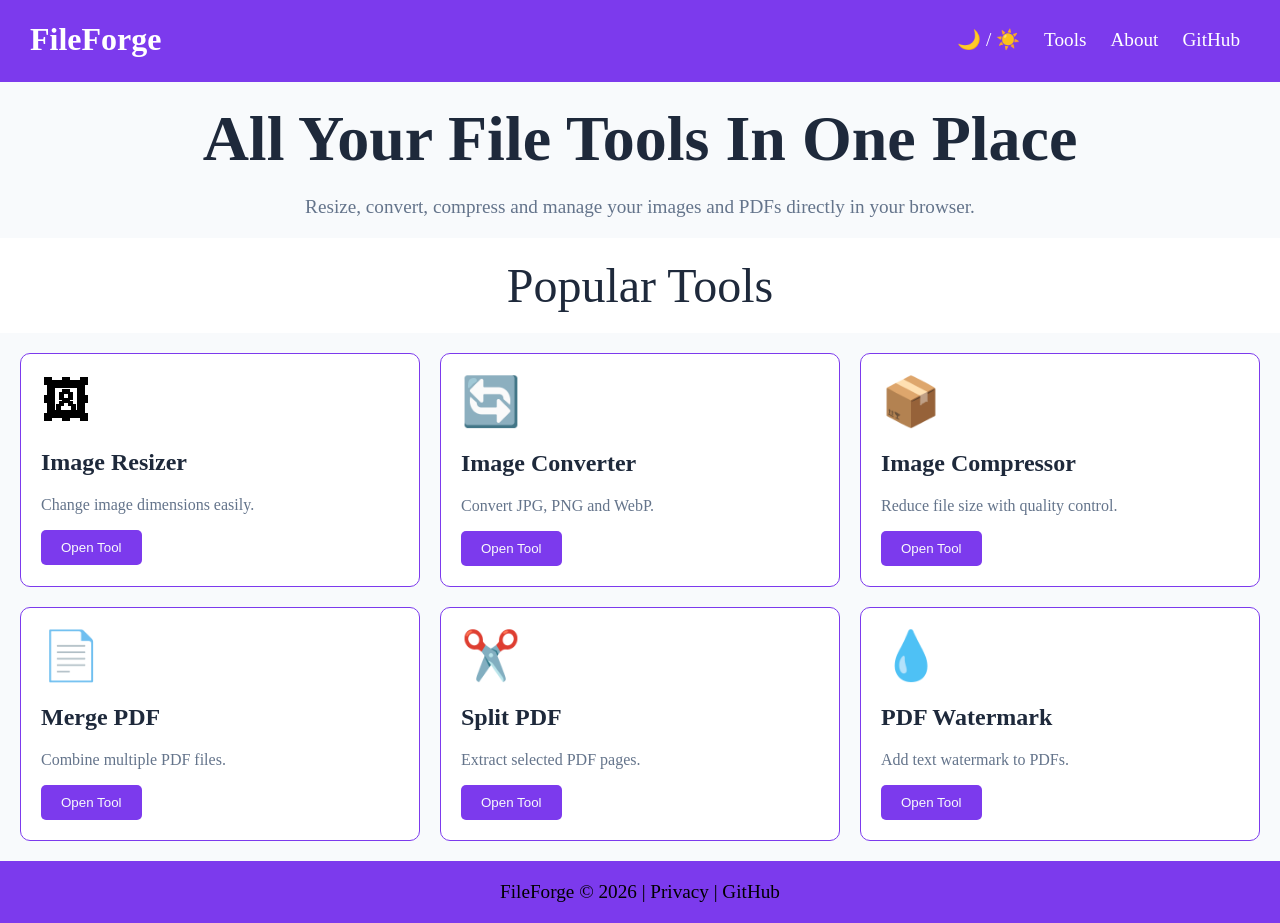
==== index.html @ 659b01c3 "add image Resizer and convertor" ====
<!DOCTYPE html>
<html lang="en">
<head>
    <meta charset="UTF-8">
    <meta name="viewport" content="width=device-width, initial-scale=1.0">
    <title>Document</title>
     <link rel="icon" href="./assets/test.ico">
    <link rel="stylesheet" href="style.css">
    <link rel="stylesheet" href="./sharedFiles/global.css">
</head>
<body>
    <header>
       
    </header>
    <section data-title="All Your File Tools
In One Place"data-description="Resize, convert, compress and manage your images and PDFs directly in your browser." class="hero">
    </section>
    <section class="features">
       <div class="feature-title">Popular Tools</div>
      <div class="feature-list">

         <div class="tool">
        <span>🖼</span>
        <h2>Image Resizer</h2>
        <p>Change image dimensions easily.</p>
        <button>Open Tool</button>
    </div>
     <div class="tool">
        <span>🔄</span>
        <h2>Image Converter</h2>
        <p>Convert JPG, PNG and WebP.</p>
        <button>Open Tool</button>
    </div>
     <div class="tool">
        <span>📦</span>
        <h2>Image Compressor</h2>
        <p>Reduce file size with quality control.</p>
        <button>Open Tool</button>
    </div>
     <div class="tool">
        <span>📄</span>
        <h2>Merge PDF</h2>
        <p>Combine multiple PDF files.</p>
        <button>Open Tool</button>
    </div>
     <div class="tool">
        <span>✂️</span>
        <h2>Split PDF</h2>
        <p>Extract selected PDF pages.</p>
        <button>Open Tool</button>
    </div>
     <div class="tool">
        <span>💧</span>
        <h2>PDF Watermark</h2>
        <p>Add text watermark to PDFs.</p>
        <button>Open Tool</button>
    </div>
      </div>

    </section>

    <footer>
      
    </footer>
    
    <script src="./sharedFiles/header.js"></script>
    <script src="./sharedFiles/hero.js"></script>
    <script src="./sharedFiles/footer.js"></script>
    <script src="./sharedFiles/global.js"></script>
    <script src="script.js"></script>


</body>
</html>
---- style.css ----
/* LIGHT THEME */
:root{


    

    --feature-title-color: #1e293b;

    --tool-title-color: #1e293b;
    --tool-description-color: #64748b;
    --tool-link-color: #7c3aed;

 
    --tool-border-color: #7c3aed;
    --tool-bg-color: #ffffff;
    --tool-shadow-color: #7c3aed;

    --feature-bg-color: #ffffff;
 
}

/* DARK THEME */
.dark{


    

    --feature-title-color: #ffffff;

    --tool-bg-color: #1e293b;
    --tool-title-color: #ffffff;
    --tool-description-color: #94a3b8;
    --tool-link-color: #60a5fa;

   
    --tool-border-color: #60a5fa;
    --tool-shadow-color: #60a5fa;

    --feature-bg-color: #111827;
   

}




.feature-list{
    margin: 20px;
    display: grid;
    grid-template-columns: repeat(auto-fit, minmax(300px, 1fr));
    column-gap: 20px;
    row-gap: 20px;
}
.feature-title{
    background-color: var(--feature-bg-color);
    padding: 20px;
    font-size: 3rem;
    color: var(--feature-title-color);
    text-align: center;
    margin-bottom: 10px;
    }

    .tool{
        padding: 20px;
        background-color: var(--tool-bg-color);
        border-radius: 10px;
        border: 1px solid var(--tool-border-color);
      transition: all 0.3s ease-in-out;
    }
    .tool:hover{
        box-shadow: 0px 0px 10px var(--tool-shadow-color);
        transform: translateY(-5px);
      
    }

    .tool span{
        font-size: 3em;
        font-weight: 600;
    }
    .tool h2{
        color: var(--tool-title-color);
    }

    .tool p{
        color: var(--tool-description-color);
    }
    .tool button{
        border-radius: 5px;
        background-color: var(--tool-link-color);
        color: var(--bg-color);
        border: none;
        padding: 10px 20px;
        cursor: pointer;
    }

    .tool button:hover{
       
        opacity: 0.8;
        scale: 1.05;
    }
---- sharedFiles/global.css ----
:root{

    --bg-color: #f8fafc;
    --text-color: #1e293b;
  
    --hero-mainTitle-color: #1e293b;
    --hero-description-color: #64748b;

    --header-bg-color: #7c3aed;
    --nav-link-color: #ffffff;
    --header-mainTitle-color: #ffffff;
    --header-bottom-border-color: #7c3aed;

    --footer-bg-color: #7c3aed;
    --footer-text-color: #ffffff;
    --footer-bg-color: #7c3aed;
    --footer-text-color: #000000;
}

/* DARK THEME */
.dark{
    --bg-color: #0f172a;
    --text-color: #f8fafc;


    --hero-mainTitle-color: #ffffff;
    --hero-description-color: #94a3b8;

    --header-bg-color: #080f1f;
    --nav-link-color: #e2e8f0;
    --header-mainTitle-color: #ffffff;
    --header-bottom-border-color: #7c3aed;


    --footer-bg-color: #020617;
    --footer-text-color: #cbd5e1;
    --footer-bg-color: #000;
    --footer-text-color: #ffffff;

}

body{
    background-color: var(--bg-color);
    margin: 0;
    padding: 0;
}

header{
    padding: 0 30px;
    color: var(--text-color);
    background-color: var(--header-bg-color);
    display: flex;
    justify-content: space-between;
    align-items: center;
    padding: 0 px;
    border-bottom: 2px solid var(--header-bottom-border-color);
}

header h1{
    font-size: 2rem;
    color: var(--header-mainTitle-color);
}

nav a{
    text-decoration: none;
   line-height: 1.5;
    color: var(--nav-link-color);
    margin: 0 10px;
    font-size: 1.2em;
}


.mainTitle{
    padding: 0 20px;
    font-weight: 800;
    font-size: 4rem;
    color: var(--hero-mainTitle-color);
    text-align: center;
    margin: 20px 0;

}

.description{
    color: var(--hero-description-color);
    text-align: center;
    font-size: 1.2em;
    margin-bottom: 20px;
}

    footer{
        background-color: var(--footer-bg-color);
        color: var(--footer-text-color);
        text-align: center;
        padding: 20px;
    }

    footer p{
        text-align: center;
        font-size: 1.2em;
        margin: 0;
    }
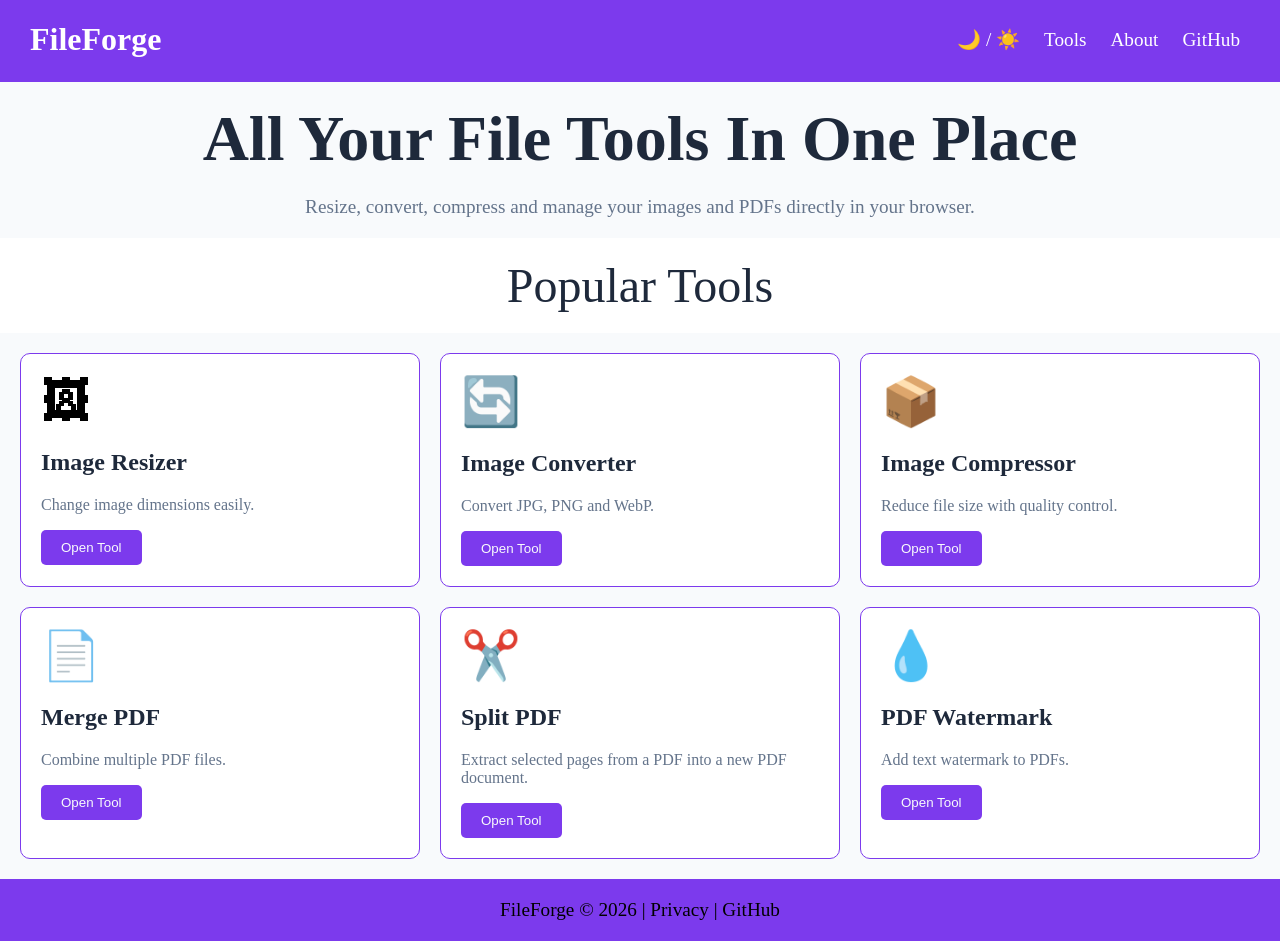
==== commit 34e19439: "add watermark Feature" ====
--- a/index.html
+++ b/index.html
@@ -46,7 +46,7 @@
      <div class="tool">
         <span>✂️</span>
         <h2>Split PDF</h2>
-        <p>Extract selected PDF pages.</p>
+        <p>Extract selected pages from a PDF into a new PDF document.</p>
         <button>Open Tool</button>
     </div>
      <div class="tool">
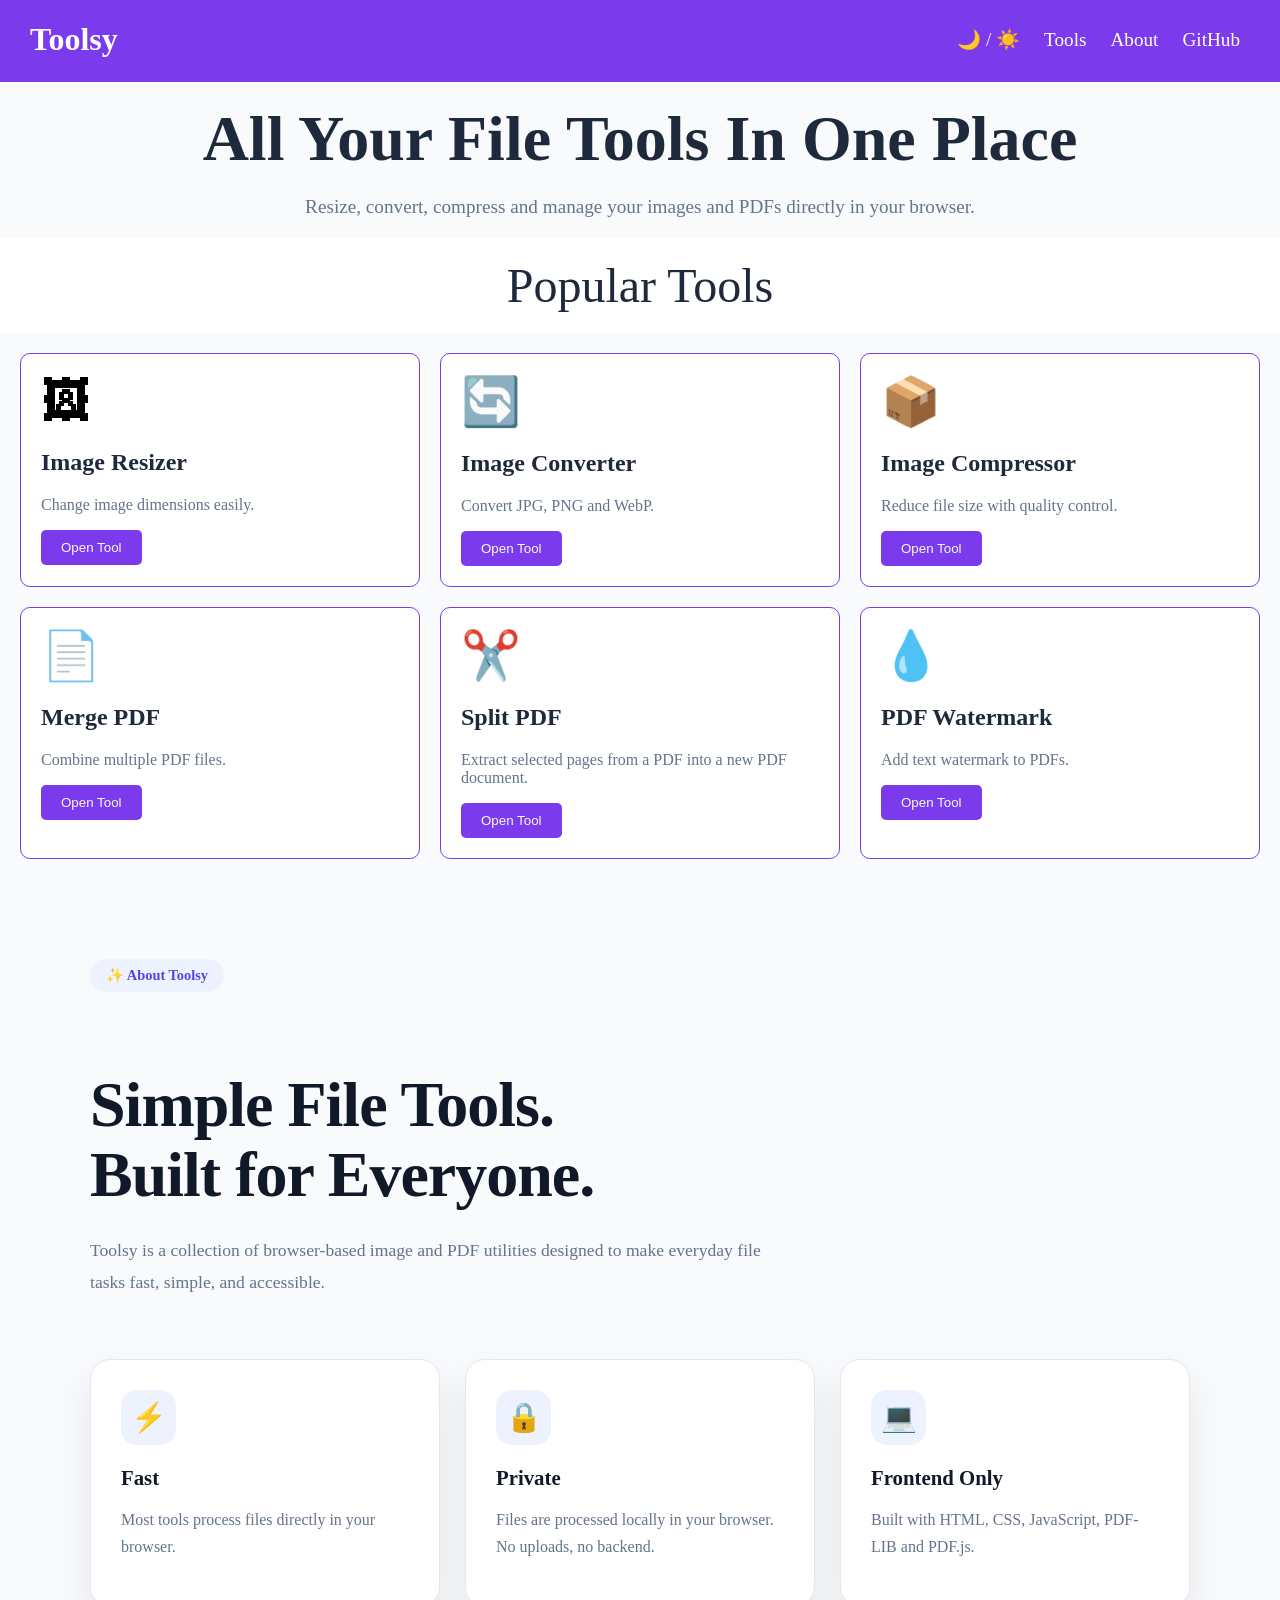
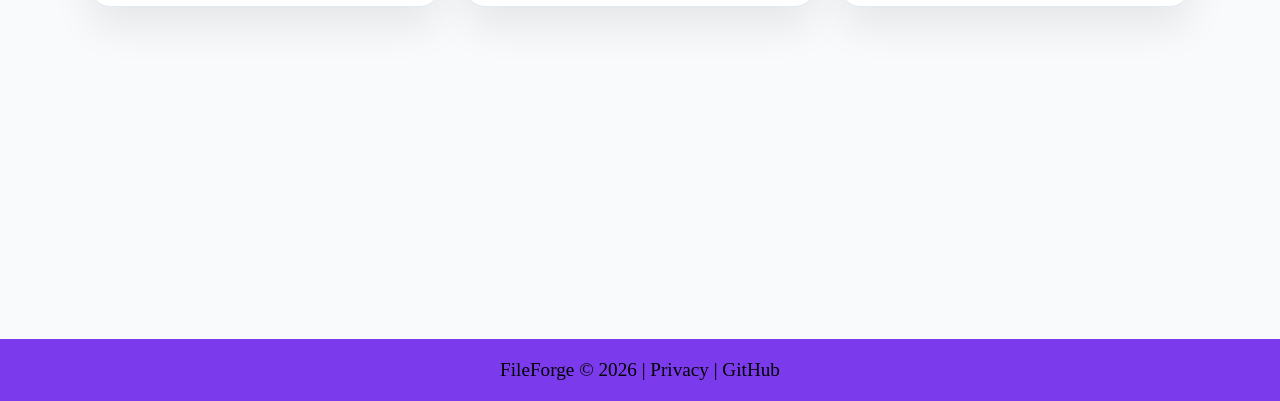
==== commit a9854deb: "Version 1 final Commit with 6 tools" ====
--- a/index.html
+++ b/index.html
@@ -59,6 +59,9 @@
 
     </section>
 
+
+    <div id="page-content"></div>
+    
     <footer>
       
     </footer>
@@ -67,6 +70,7 @@
     <script src="./sharedFiles/hero.js"></script>
     <script src="./sharedFiles/footer.js"></script>
     <script src="./sharedFiles/global.js"></script>
+    <script src="./sharedFiles/about.js"></script>
     <script src="script.js"></script>
 
 
--- a/sharedFiles/global.css
+++ b/sharedFiles/global.css
@@ -15,17 +15,26 @@
     --footer-text-color: #ffffff;
     --footer-bg-color: #7c3aed;
     --footer-text-color: #000000;
+      --about-card: #ffffff;
+
+    --about-text: #111827;
+    --about-muted: #64748b;
+
+    --about-primary: #4f46e5;
+    --about-primary-soft: #eef2ff;
+
+    --about-border: #e2e8f0;
+
+    --about-shadow: 0 20px 40px rgba(0,0,0,0.08);
+
 }
 
 /* DARK THEME */
 .dark{
     --bg-color: #0f172a;
     --text-color: #f8fafc;
-
-
     --hero-mainTitle-color: #ffffff;
     --hero-description-color: #94a3b8;
-
     --header-bg-color: #080f1f;
     --nav-link-color: #e2e8f0;
     --header-mainTitle-color: #ffffff;
@@ -36,6 +45,19 @@
     --footer-text-color: #cbd5e1;
     --footer-bg-color: #000;
     --footer-text-color: #ffffff;
+
+    --about-card: #1e293b;
+
+    --about-text: #f8fafc;
+    --about-muted: #94a3b8;
+
+    --about-primary: #818cf8;
+    --about-primary-soft: #312e81;
+
+    --about-border: #334155;
+
+    --about-shadow: 0 20px 40px rgba(0,0,0,0.3);
+
 
 }
 
@@ -98,4 +120,244 @@
         text-align: center;
         font-size: 1.2em;
         margin: 0;
-    }+    }
+
+    .about {
+
+    background: var(--about-bg);
+
+    padding: 80px 20px;
+
+    color: var(--about-text);
+
+    min-height: 100vh;
+
+    transition: background .3s ease;
+
+}
+
+
+
+.about .container {
+
+    max-width: 1100px;
+
+    margin: auto;
+
+}
+
+
+.about .badge {
+
+    display: inline-flex;
+
+    align-items: center;
+
+    gap: 8px;
+
+    padding: 8px 16px;
+
+    border-radius: 50px;
+
+    background: var(--about-primary-soft);
+
+    color: var(--about-primary);
+
+    font-weight: 600;
+
+    font-size: .9rem;
+
+    margin-bottom: 25px;
+
+}
+
+
+
+/* Heading */
+
+.about h1 {
+
+    font-size: clamp(2.5rem,5vw,4rem);
+
+    line-height: 1.1;
+
+    letter-spacing: -1px;
+
+    margin-bottom: 25px;
+
+}
+
+
+
+.about .lead {
+
+    max-width: 700px;
+
+    color: var(--about-muted);
+
+    font-size: 1.1rem;
+
+    line-height: 1.8;
+
+    margin-bottom: 60px;
+
+}
+
+
+
+/* Cards */
+
+.about .cards {
+
+    display: grid;
+
+    grid-template-columns: repeat(
+        auto-fit,
+        minmax(260px,1fr)
+    );
+
+    gap: 25px;
+
+}
+
+
+
+/* Individual Card */
+
+.about .card {
+
+    background: var(--about-card);
+
+    border: 1px solid var(--about-border);
+
+    border-radius: 20px;
+
+    padding: 30px;
+
+    box-shadow: var(--about-shadow);
+
+    transition:
+
+        transform .3s ease,
+
+        border-color .3s ease,
+
+        box-shadow .3s ease;
+
+}
+
+
+
+.about .card:hover {
+
+    transform: translateY(-8px);
+
+    border-color: var(--about-primary);
+
+}
+
+
+
+/* Icons */
+
+.about .icon {
+
+    width: 55px;
+
+    height: 55px;
+
+    display: flex;
+
+    justify-content: center;
+
+    align-items: center;
+
+    border-radius: 16px;
+
+    background: var(--about-primary-soft);
+
+    font-size: 1.8rem;
+
+    margin-bottom: 20px;
+
+}
+
+
+
+.about .card h3 {
+
+    font-size: 1.3rem;
+
+    margin-bottom: 12px;
+
+}
+
+
+
+.about .card p {
+
+    color: var(--about-muted);
+
+    line-height: 1.7;
+
+}
+
+
+
+/* Reveal Animation */
+
+.reveal {
+
+    opacity: 0;
+
+    transform: translateY(40px);
+
+    transition:
+
+        opacity .7s ease,
+
+        transform .7s ease;
+
+}
+
+
+
+.reveal.active {
+
+    opacity: 1;
+
+    transform: translateY(0);
+
+}
+
+
+
+/* Mobile */
+
+@media(max-width:600px){
+
+
+    .about {
+
+        padding: 50px 16px;
+
+    }
+
+
+    .about h1 {
+
+        font-size: 2.3rem;
+
+    }
+
+
+    .about .lead {
+
+        font-size: 1rem;
+
+    }
+
+
+}
+
+
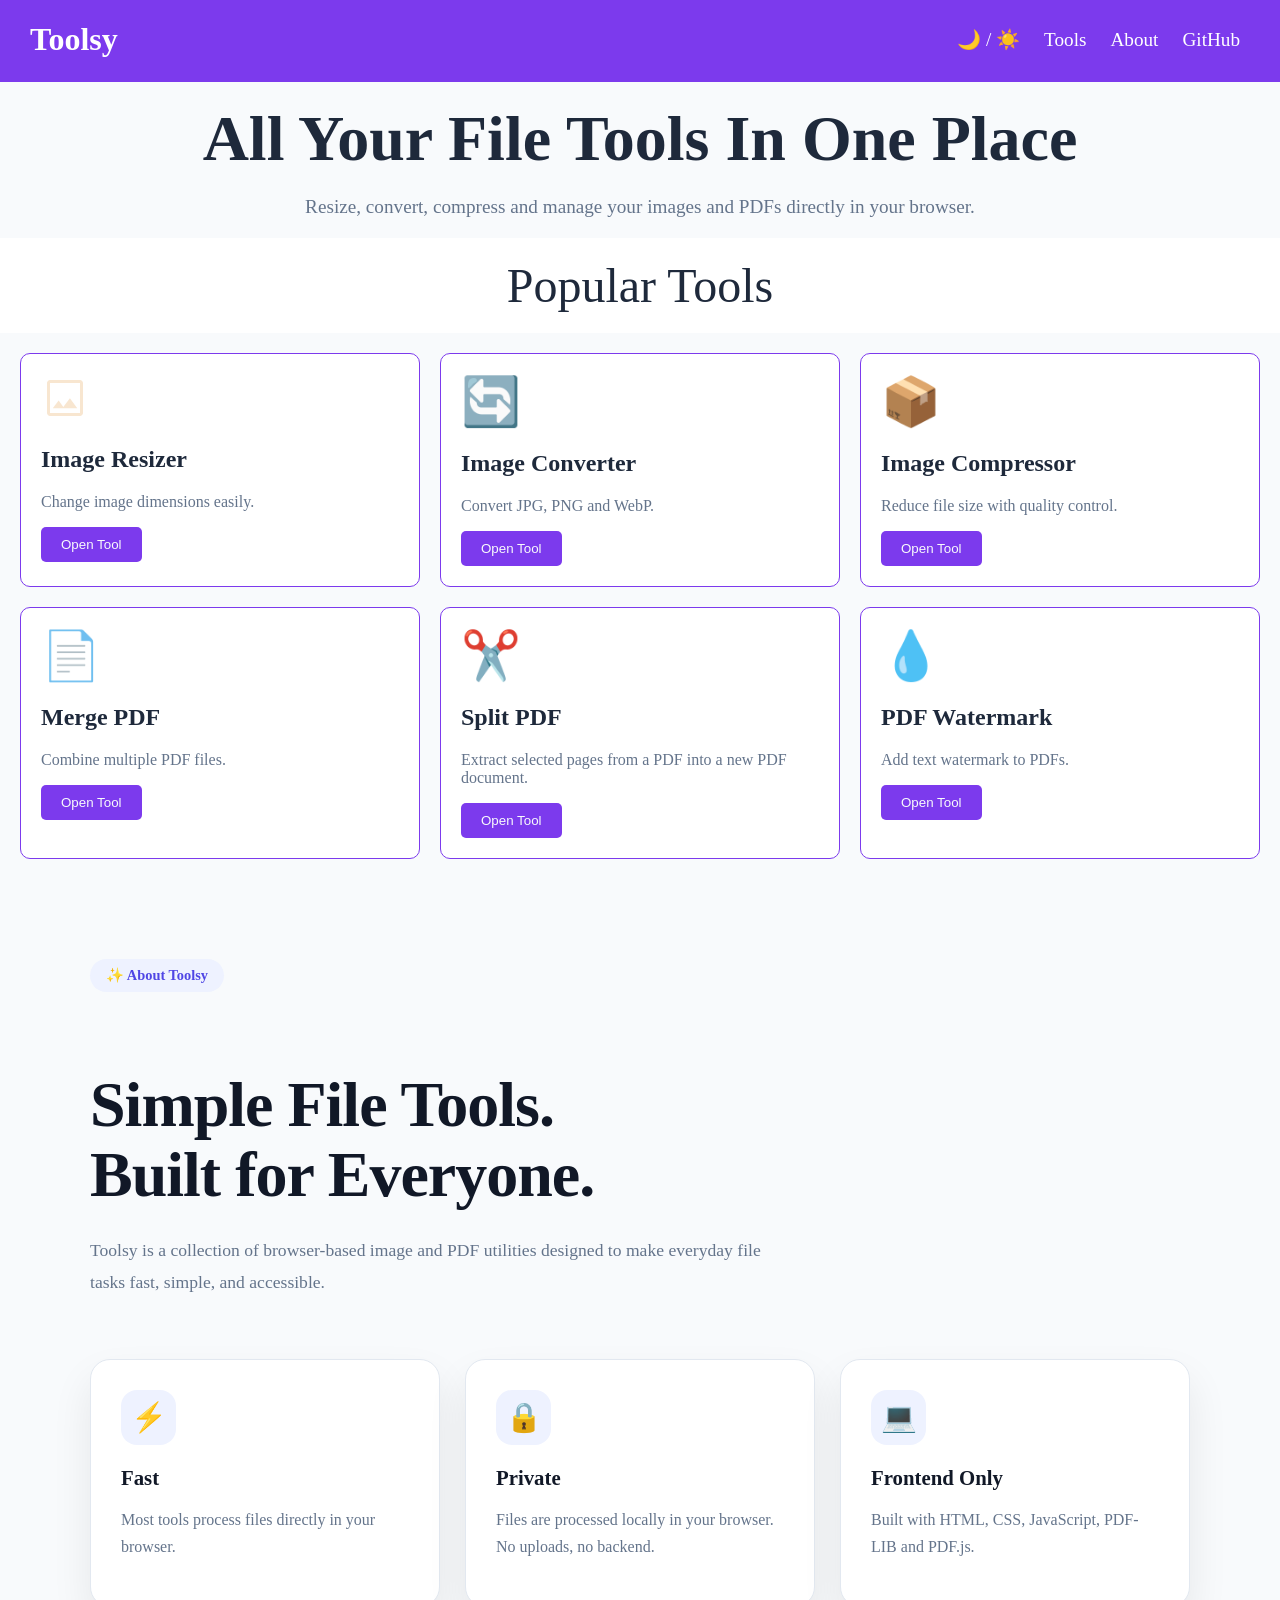
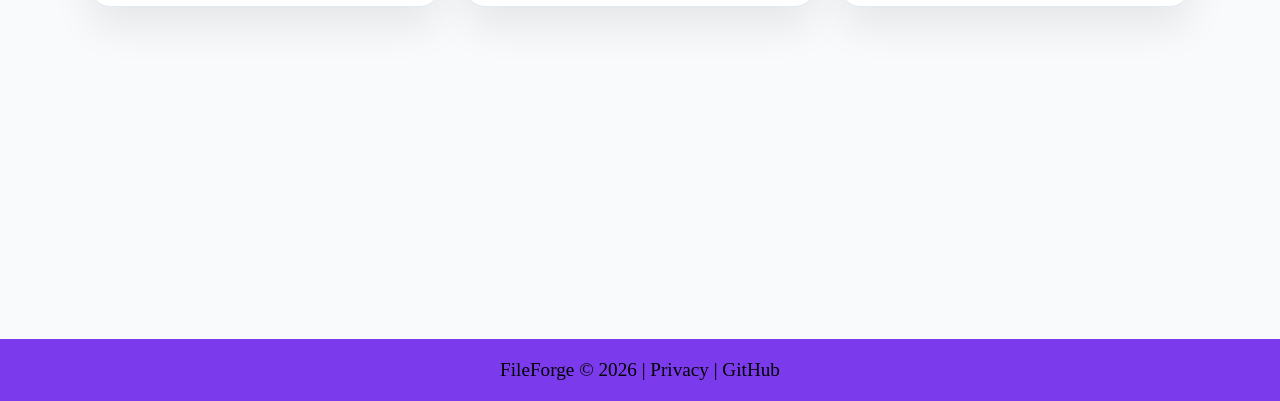
==== commit 3ef39d03: "Add Toolsy file tools web app" ====
--- a/index.html
+++ b/index.html
@@ -20,7 +20,7 @@
       <div class="feature-list">
 
          <div class="tool">
-        <span>🖼</span>
+        <img src="./assets/image.svg">
         <h2>Image Resizer</h2>
         <p>Change image dimensions easily.</p>
         <button>Open Tool</button>
